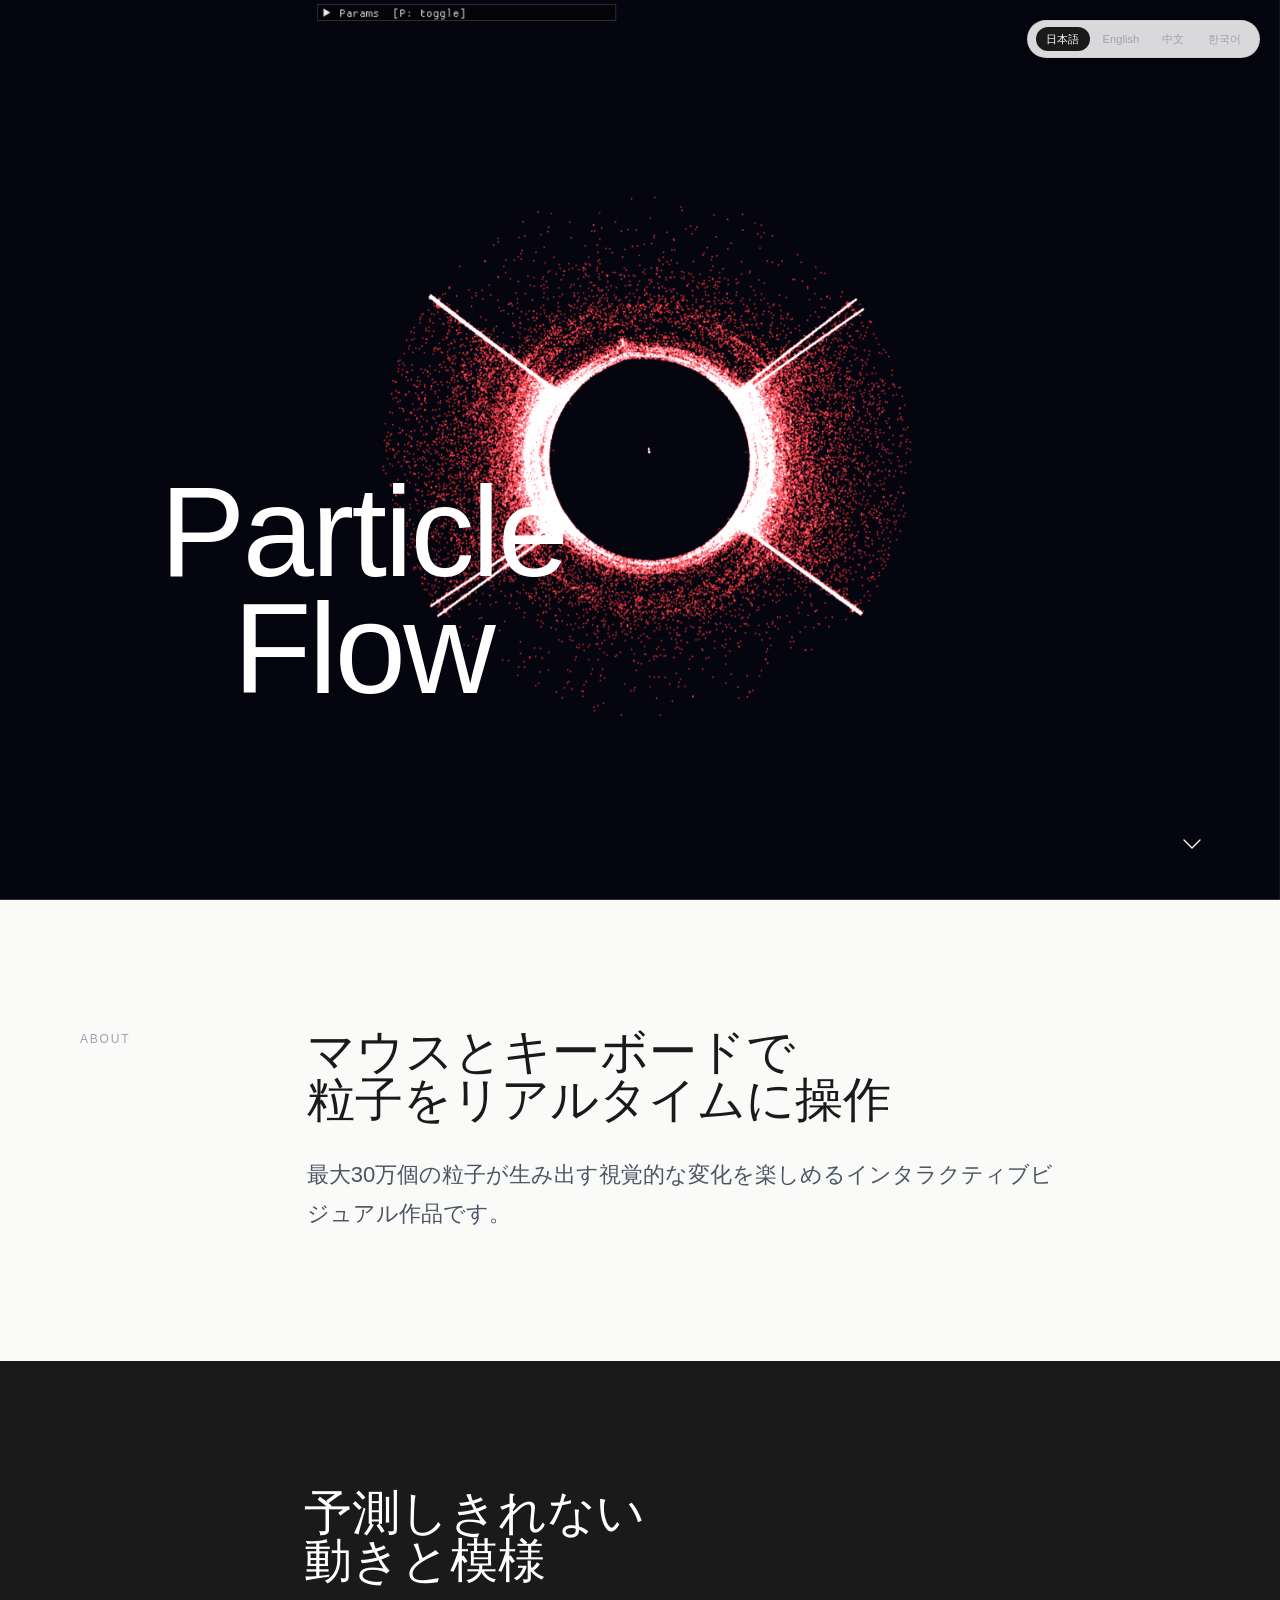
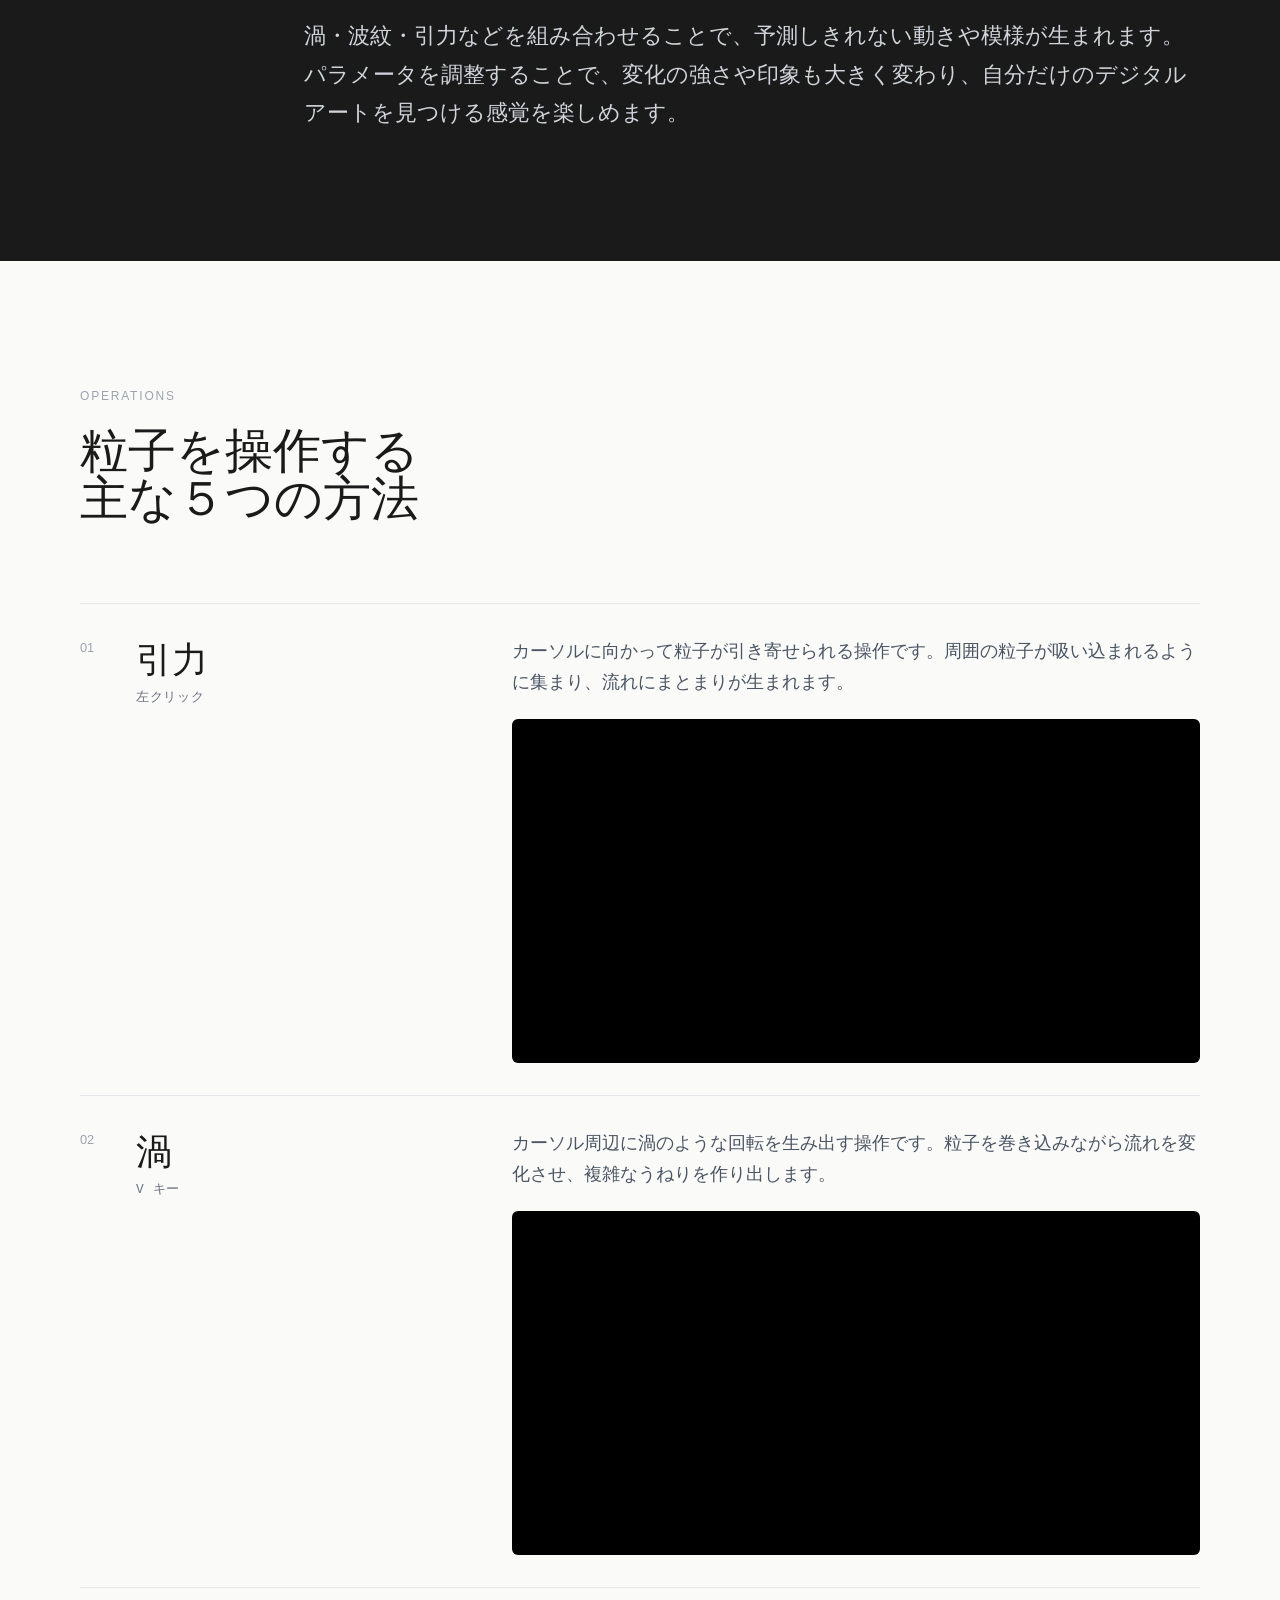
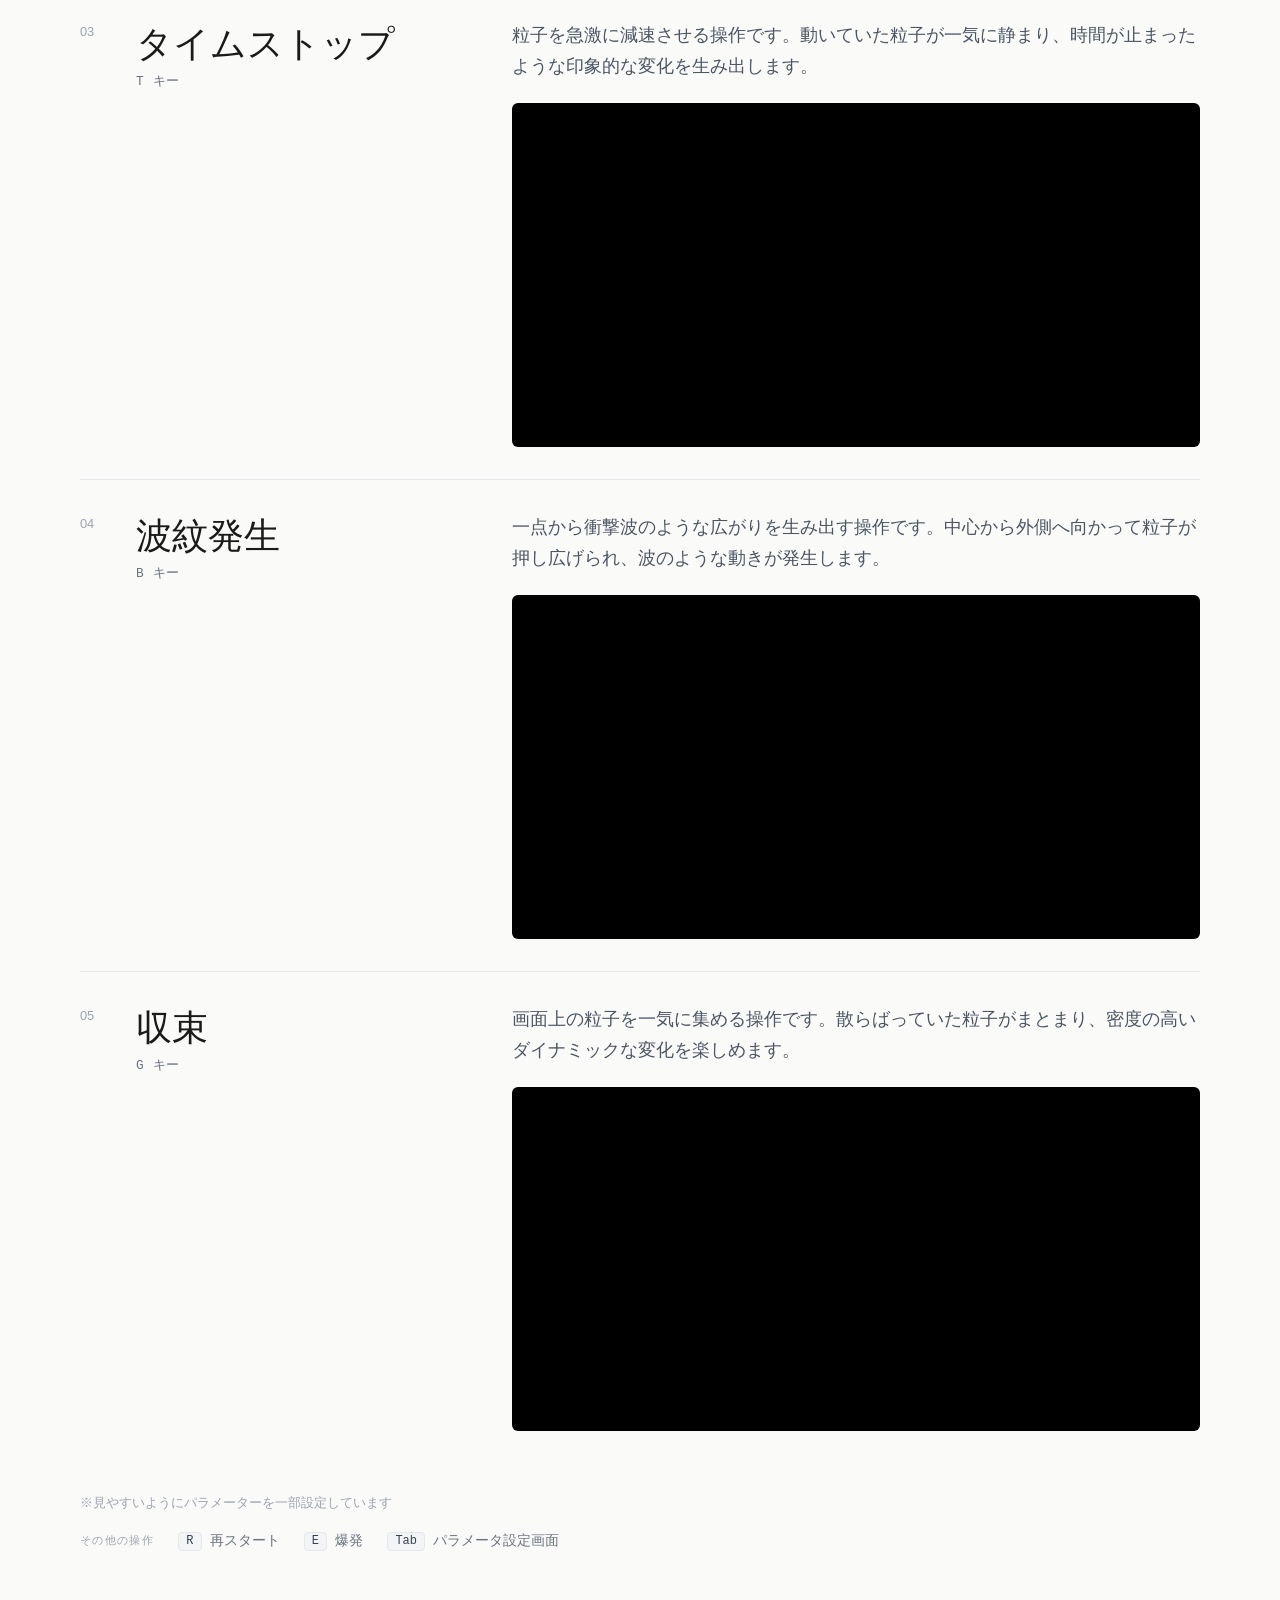
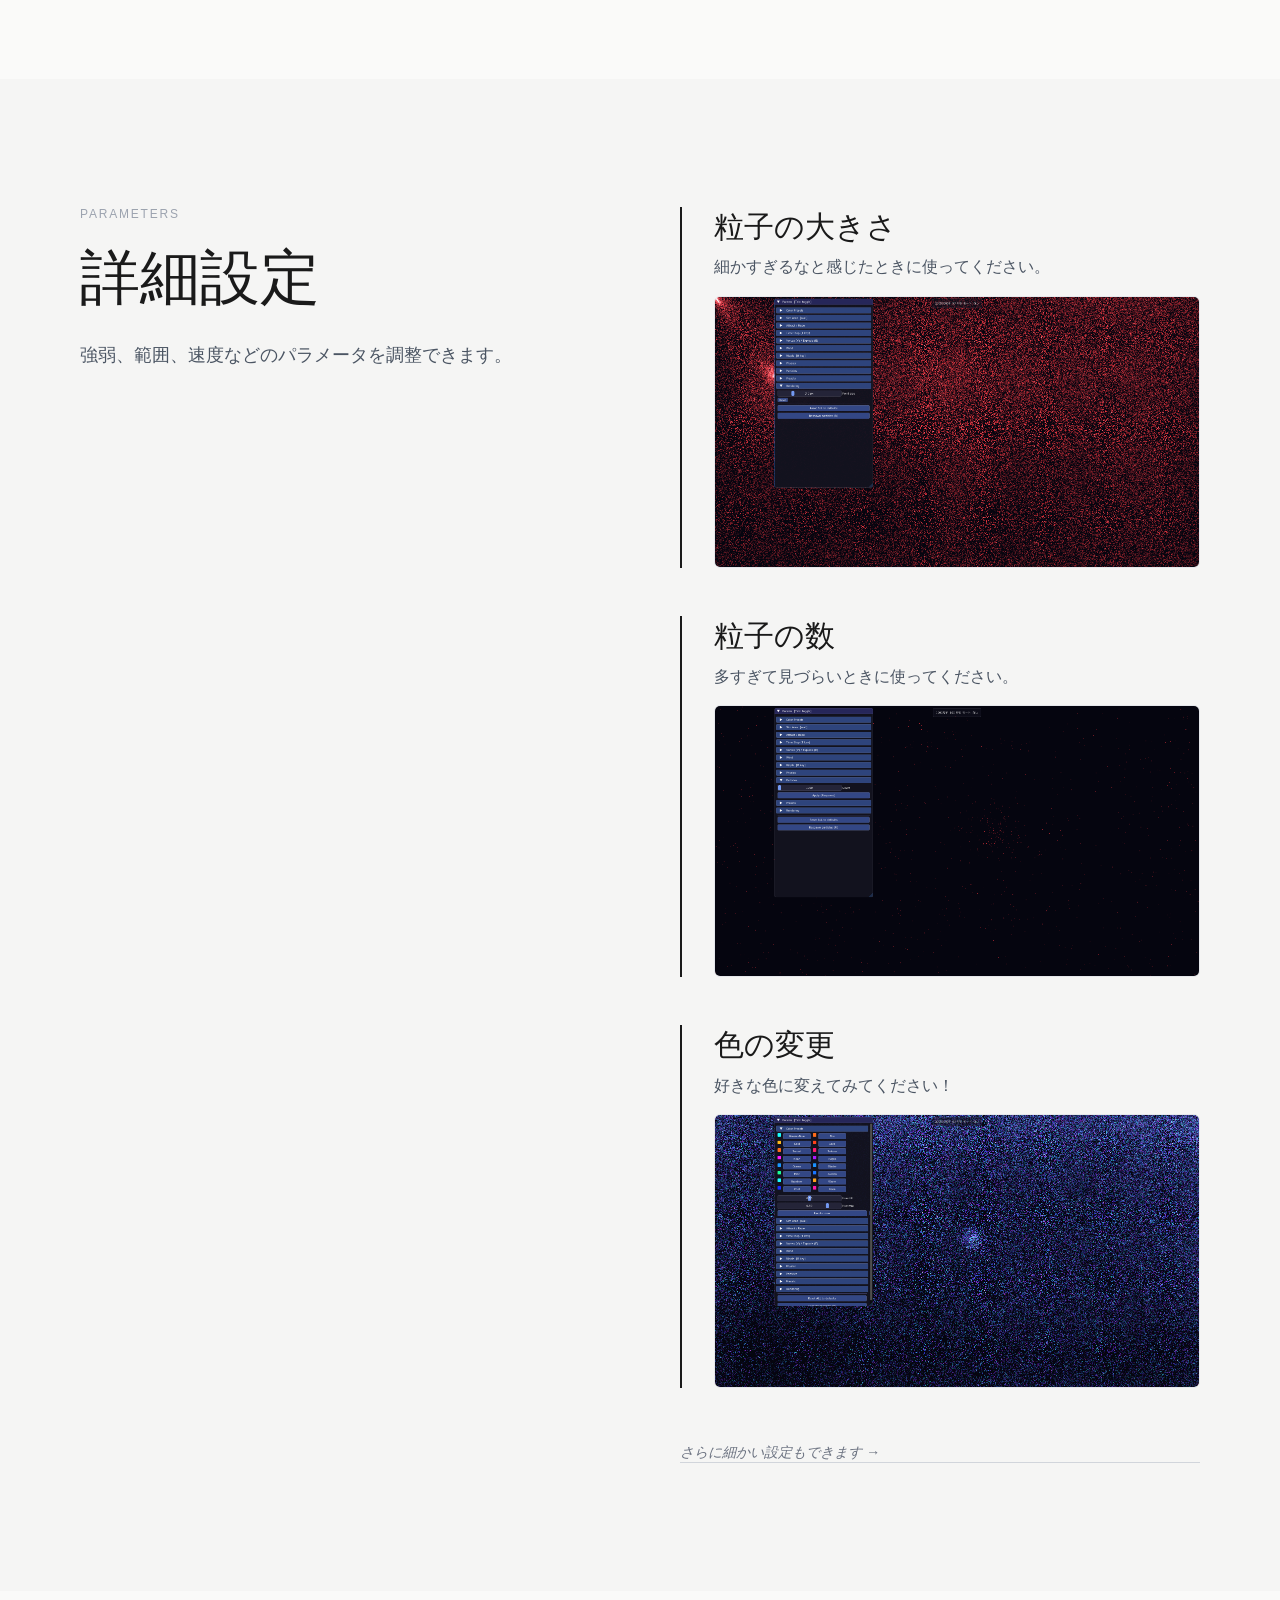
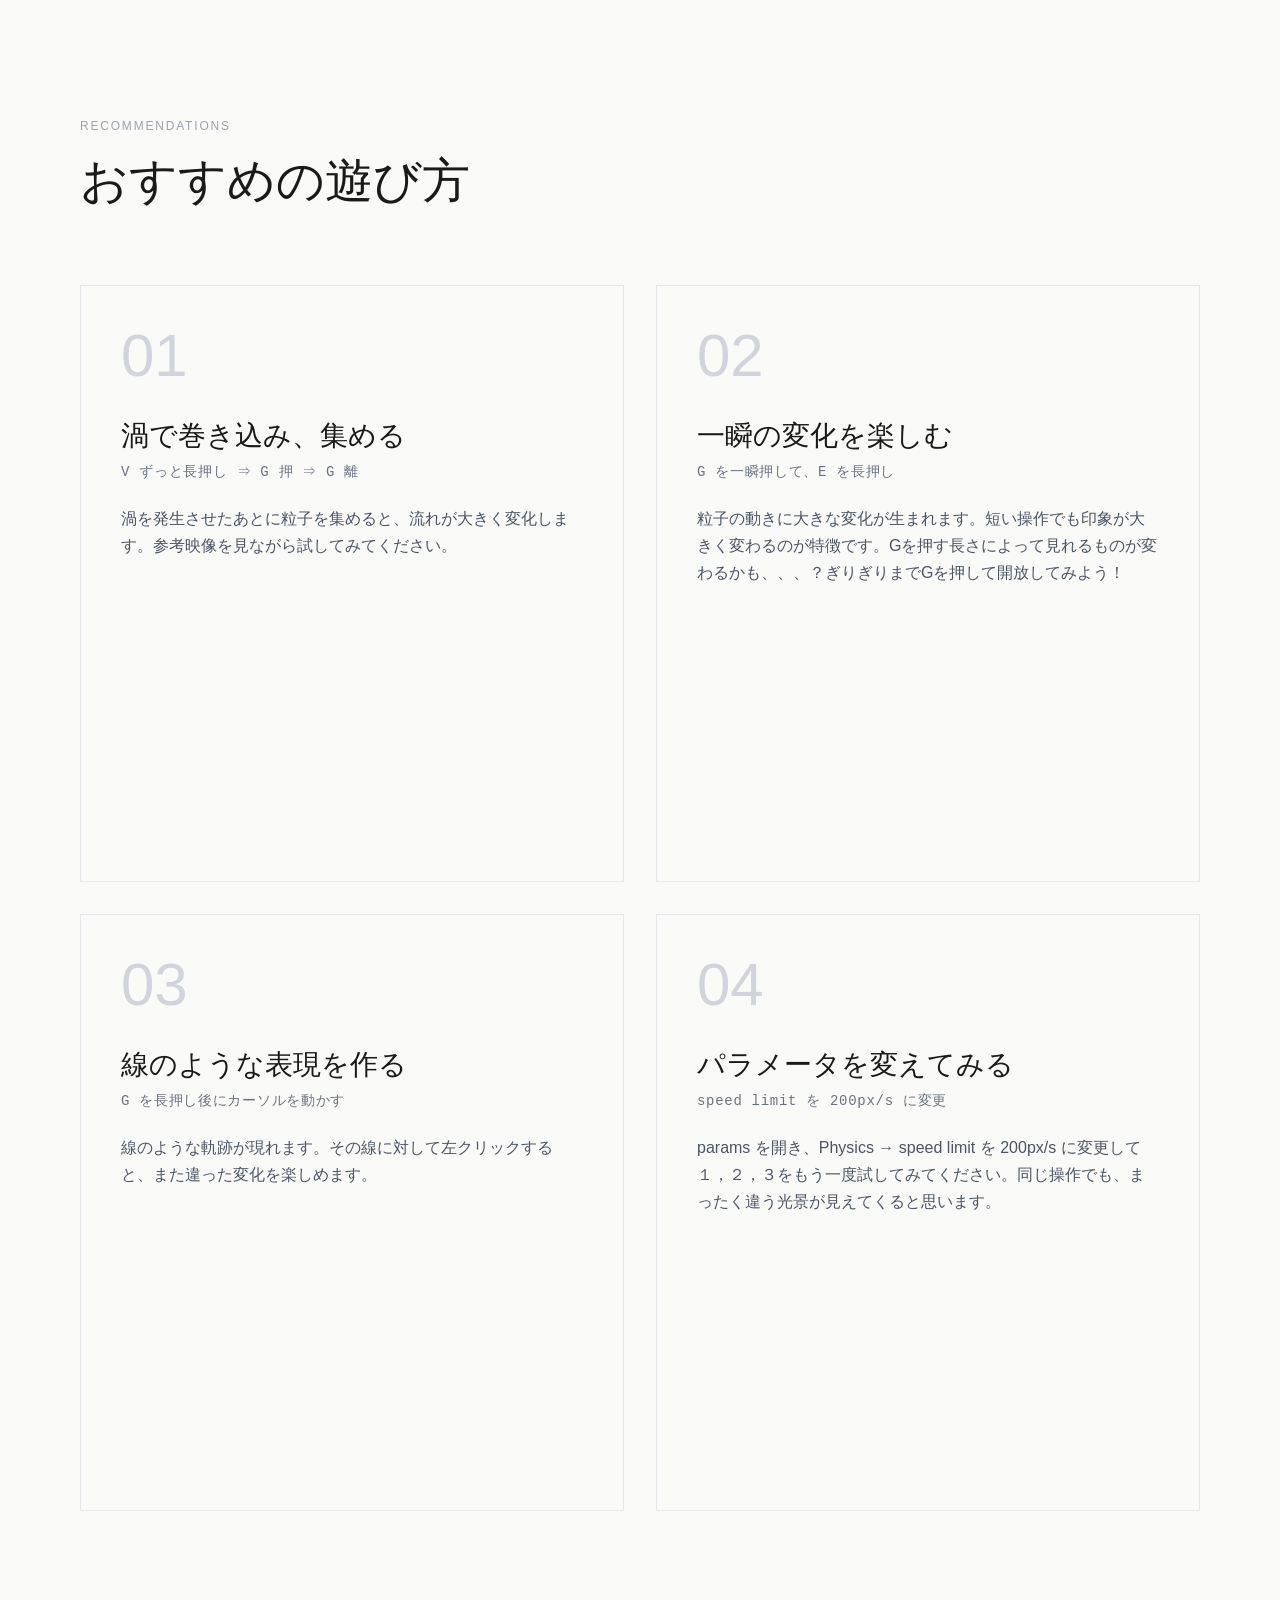
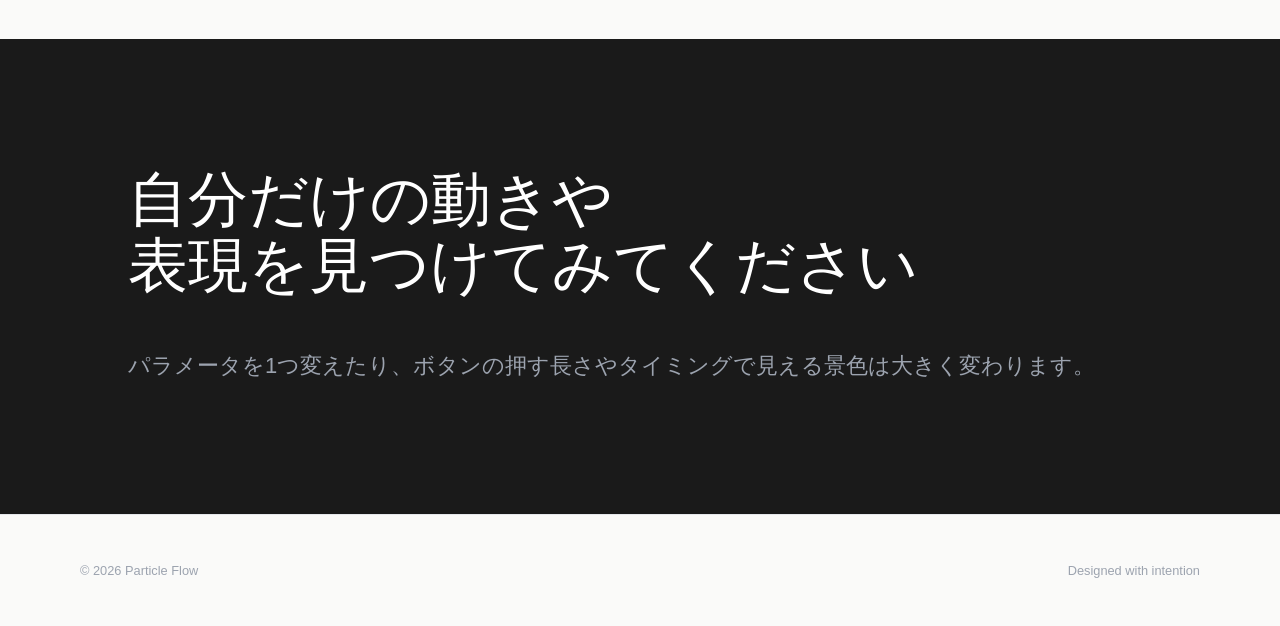
==== docs/index.html @ dac84512 "refactoring" ====
<!DOCTYPE html>
<html lang="ja">
<head>
  <meta charset="UTF-8" />
  <meta name="viewport" content="width=device-width, initial-scale=1.0" />
  <title>Particle Flow</title>
  <link rel="stylesheet" href="style.css" />
</head>
<body>

  <!-- 言語切替 -->
  <div class="lang-switcher">
    <button class="lang-btn active" data-lang="ja" onclick="setLanguage('ja')">日本語</button>
    <button class="lang-btn" data-lang="en" onclick="setLanguage('en')">English</button>
    <button class="lang-btn" data-lang="zh" onclick="setLanguage('zh')">中文</button>
    <button class="lang-btn" data-lang="ko" onclick="setLanguage('ko')">한국어</button>
  </div>

  <!-- ページトップへ戻るボタン -->
  <button id="back-to-top" onclick="scrollToTop()" aria-label="ページトップへ">
    <svg width="20" height="20" viewBox="0 0 24 24" fill="none"
         stroke="currentColor" stroke-width="1.5" stroke-linecap="round" stroke-linejoin="round">
      <polyline points="18 15 12 9 6 15"></polyline>
    </svg>
  </button>

  <!-- ======== Hero ======== -->
  <section class="hero">
    <div class="hero-bg">
      <img src="assets/images/hero.png" alt="Particle Flow" />
    </div>

    <div class="hero-title">
      <h1><span class="h1-particle">Particle</span><span class="h1-flow">Flow</span></h1>
    </div>

    <button class="scroll-indicator" onclick="scrollToContent()" aria-label="スクロール">
      <svg width="32" height="32" viewBox="0 0 24 24" fill="none"
           stroke="white" stroke-width="1" stroke-linecap="round" stroke-linejoin="round">
        <polyline points="6 9 12 15 18 9"></polyline>
      </svg>
    </button>
  </section>

  <div class="content">

    <!-- ======== About ======== -->
    <section>
      <div class="max-w">
        <div class="about-grid">
          <div class="about-label reveal-fade">
            <p class="label">About</p>
          </div>
          <div class="reveal">
            <h2 class="heading-xl" data-i18n-html="about-heading">
              マウスとキーボードで<br />
              粒子をリアルタイムに操作
            </h2>
            <p class="text-body" data-i18n="about-desc">
              最大30万個の粒子が生み出す視覚的な変化を楽しめるインタラクティブビジュアル作品です。
            </p>
          </div>
        </div>
      </div>
    </section>

    <!-- ======== Dark: description ======== -->
    <section class="dark-section">
      <div class="max-w">
        <div class="dark-inner reveal">
          <h2 class="heading-xl" data-i18n-html="fun-heading">
            予測しきれない<br />
            動きと模様
          </h2>
          <p class="dark-text" data-i18n="fun-desc">
            渦・波紋・引力などを組み合わせることで、予測しきれない動きや模様が生まれます。パラメータを調整することで、変化の強さや印象も大きく変わり、自分だけのデジタルアートを見つける感覚を楽しめます。
          </p>
        </div>
      </div>
    </section>

    <!-- ======== Operations ======== -->
    <section>
      <div class="max-w">
        <div class="ops-header reveal-fade">
          <span class="label">Operations</span>
          <h2 class="heading-xl" data-i18n-html="ops-heading">
            粒子を操作する<br />
            主な５つの方法
          </h2>
        </div>

        <div>
          <div class="op-card reveal">
            <div class="op-card-inner">
              <div class="op-header-row">
                <span class="op-num">01</span>
                <div class="op-title-wrap">
                  <h3 class="op-title" data-i18n="op1-title">引力</h3>
                  <span class="op-key" data-i18n="op1-key">左クリック</span>
                </div>
              </div>
              <div class="op-desc-row">
                <p class="op-desc" data-i18n="op1-desc">カーソルに向かって粒子が引き寄せられる操作です。周囲の粒子が吸い込まれるように集まり、流れにまとまりが生まれます。</p>
                <video class="op-video" src="assets/videos/inryoku3.mp4" autoplay loop muted playsinline></video>
              </div>
            </div>
          </div>
          <div class="op-card reveal">
            <div class="op-card-inner">
              <div class="op-header-row">
                <span class="op-num">02</span>
                <div class="op-title-wrap">
                  <h3 class="op-title" data-i18n="op2-title">渦</h3>
                  <span class="op-key" data-i18n="op2-key">V キー</span>
                </div>
              </div>
              <div class="op-desc-row">
                <p class="op-desc" data-i18n="op2-desc">カーソル周辺に渦のような回転を生み出す操作です。粒子を巻き込みながら流れを変化させ、複雑なうねりを作り出します。</p>
                <video class="op-video" src="assets/videos/uzu2.mp4" autoplay loop muted playsinline></video>
              </div>
            </div>
          </div>
          <div class="op-card reveal">
            <div class="op-card-inner">
              <div class="op-header-row">
                <span class="op-num">03</span>
                <div class="op-title-wrap">
                  <h3 class="op-title" data-i18n="op3-title">タイムストップ</h3>
                  <span class="op-key" data-i18n="op3-key">T キー</span>
                </div>
              </div>
              <div class="op-desc-row">
                <p class="op-desc" data-i18n="op3-desc">粒子を急激に減速させる操作です。動いていた粒子が一気に静まり、時間が止まったような印象的な変化を生み出します。</p>
                <video class="op-video" src="assets/videos/time_stop.mp4" autoplay loop muted playsinline></video>
              </div>
            </div>
          </div>
          <div class="op-card reveal">
            <div class="op-card-inner">
              <div class="op-header-row">
                <span class="op-num">04</span>
                <div class="op-title-wrap">
                  <h3 class="op-title" data-i18n="op4-title">波紋発生</h3>
                  <span class="op-key" data-i18n="op4-key">B キー</span>
                </div>
              </div>
              <div class="op-desc-row">
                <p class="op-desc" data-i18n="op4-desc">一点から衝撃波のような広がりを生み出す操作です。中心から外側へ向かって粒子が押し広げられ、波のような動きが発生します。</p>
                <video class="op-video" src="assets/videos/hamon.mp4" autoplay loop muted playsinline></video>
              </div>
            </div>
          </div>
          <div class="op-card reveal">
            <div class="op-card-inner">
              <div class="op-header-row">
                <span class="op-num">05</span>
                <div class="op-title-wrap">
                  <h3 class="op-title" data-i18n="op5-title">収束</h3>
                  <span class="op-key" data-i18n="op5-key">G キー</span>
                </div>
              </div>
              <div class="op-desc-row">
                <p class="op-desc" data-i18n="op5-desc">画面上の粒子を一気に集める操作です。散らばっていた粒子がまとまり、密度の高いダイナミックな変化を楽しめます。</p>
                <video class="op-video" src="assets/videos/convergence.mp4" autoplay loop muted playsinline></video>
              </div>
            </div>
          </div>
        </div>
        <p class="ops-note" data-i18n="ops-note">※見やすいようにパラメーターを一部設定しています</p>
        <div class="ops-other">
          <p class="ops-other-label" data-i18n="ops-other-label">その他の操作</p>
          <div class="ops-other-list">
            <span class="ops-other-item"><span class="ops-other-key">R</span><span data-i18n="ops-other-restart">再スタート</span></span>
            <span class="ops-other-item"><span class="ops-other-key">E</span><span data-i18n="ops-other-explode">爆発</span></span>
            <span class="ops-other-item"><span class="ops-other-key">Tab</span><span data-i18n="ops-other-param">パラメータ設定画面</span></span>
          </div>
        </div>
      </div>
    </section>

    <!-- ======== Parameters ======== -->
    <section class="params-section">
      <div class="max-w">
        <div class="params-grid">
          <div class="reveal">
            <span class="label params-label">Parameters</span>
            <h2 class="params-heading" data-i18n="params-heading">詳細設定</h2>
            <p class="params-desc" data-i18n="params-desc">強弱、範囲、速度などのパラメータを調整できます。</p>
          </div>
          <div class="reveal">
            <div class="param-items">
              <div class="param-item">
                <h3 data-i18n="param1-title">粒子の大きさ</h3>
                <p data-i18n="param1-desc">細かすぎるなと感じたときに使ってください。</p>
                <img src="assets/images/size.png" alt="粒子の大きさ設定" class="param-img" />
              </div>
              <div class="param-item">
                <h3 data-i18n="param2-title">粒子の数</h3>
                <p data-i18n="param2-desc">多すぎて見づらいときに使ってください。</p>
                <img src="assets/images/num.png" alt="粒子の数設定" class="param-img" />
              </div>
              <div class="param-item">
                <h3 data-i18n="param3-title">色の変更</h3>
                <p data-i18n="param3-desc">好きな色に変えてみてください！</p>
                <img src="assets/images/color.png" alt="色の変更設定" class="param-img" />
              </div>
              <a href="details/index.html" class="params-note params-note-link" data-i18n="params-more">さらに細かい設定もできます →</a>
            </div>
          </div>
        </div>
      </div>
    </section>

    <!-- ======== Recommendations ======== -->
    <section>
      <div class="max-w">
        <div class="rec-header reveal-fade">
          <span class="label">Recommendations</span>
          <h2 class="heading-xl" style="margin-top:1rem" data-i18n="rec-heading">おすすめの遊び方</h2>
        </div>
        <div class="rec-grid">
          <div class="reveal">
            <div class="rec-card">
              <div class="rec-num">01</div>
              <h3 class="rec-title" data-i18n="rec1-title">渦で巻き込み、集める</h3>
              <p class="rec-subtitle" data-i18n="rec1-subtitle">V ずっと長押し ⇒ G 押 ⇒ G 離</p>
              <p class="rec-desc" data-i18n="rec1-desc">渦を発生させたあとに粒子を集めると、流れが大きく変化します。参考映像を見ながら試してみてください。</p>
              <video class="rec-video" src="assets/videos/osusume111.mp4" autoplay loop muted playsinline></video>
            </div>
          </div>
          <div class="reveal">
            <div class="rec-card">
              <div class="rec-num">02</div>
              <h3 class="rec-title" data-i18n="rec2-title">一瞬の変化を楽しむ</h3>
              <p class="rec-subtitle" data-i18n="rec2-subtitle">G を一瞬押して、E を長押し</p>
              <p class="rec-desc" data-i18n="rec2-desc">粒子の動きに大きな変化が生まれます。短い操作でも印象が大きく変わるのが特徴です。Gを押す長さによって見れるものが変わるかも、、、？ぎりぎりまでGを押して開放してみよう！</p>
              <video class="rec-video" src="assets/videos/osusume222.mp4" autoplay loop muted playsinline></video>
            </div>
          </div>
          <div class="reveal">
            <div class="rec-card">
              <div class="rec-num">03</div>
              <h3 class="rec-title" data-i18n="rec3-title">線のような表現を作る</h3>
              <p class="rec-subtitle" data-i18n="rec3-subtitle">G を長押し後にカーソルを動かす</p>
              <p class="rec-desc" data-i18n="rec3-desc">線のような軌跡が現れます。その線に対して左クリックすると、また違った変化を楽しめます。</p>
              <video class="rec-video" src="assets/videos/osusume333.mp4" autoplay loop muted playsinline></video>
            </div>
          </div>
          <div class="reveal">
            <div class="rec-card">
              <div class="rec-num">04</div>
              <h3 class="rec-title" data-i18n="rec4-title">パラメータを変えてみる</h3>
              <p class="rec-subtitle" data-i18n="rec4-subtitle">speed limit を 200px/s に変更</p>
              <p class="rec-desc" data-i18n="rec4-desc">params を開き、Physics → speed limit を 200px/s に変更して１，２，３をもう一度試してみてください。同じ操作でも、まったく違う光景が見えてくると思います。</p>
              <video class="rec-video" src="assets/videos/osusume444.mp4" autoplay loop muted playsinline></video>
            </div>
          </div>
        </div>
      </div>
    </section>

    <!-- ======== Final ======== -->
    <section class="dark-section">
      <div class="max-w">
        <div class="final-wrap reveal">
          <h2 class="final-heading" data-i18n-html="final-heading">
            自分だけの動きや<br />
            表現を見つけてみてください
          </h2>
          <p class="final-text" data-i18n="final-desc">
            パラメータを1つ変えたり、ボタンの押す長さやタイミングで見える景色は大きく変わります。
          </p>
        </div>
      </div>
    </section>

    <!-- ======== Footer ======== -->
    <footer>
      <div class="footer-inner">
        <p data-i18n="footer-rights">© 2026 Particle Flow</p>
        <p data-i18n="footer-tagline">Designed with intention</p>
      </div>
    </footer>

  </div>

  <!-- Lightbox -->
  <div id="lightbox" role="dialog" aria-modal="true">
    <div class="lightbox-bg"></div>
    <button id="lightbox-close" onclick="closeLightbox()" aria-label="閉じる">✕</button>
    <img id="lightbox-img" src="" alt="" />
  </div>

  <script src="script.js"></script>
</body>
</html>
---- docs/style.css ----
/* ================================================================
   Reset
================================================================ */
*, *::before, *::after { box-sizing: border-box; margin: 0; padding: 0; }

body {
  background: #fafaf9;
  color: #1a1a1a;
  font-family: -apple-system, BlinkMacSystemFont, 'Segoe UI', sans-serif;
  -webkit-font-smoothing: antialiased;
  overflow-x: hidden;
}

/* ================================================================
   Hero
================================================================ */
.hero {
  position: relative;
  height: 100svh;
  min-height: 480px;
  width: 100%;
  display: flex;
  align-items: flex-end;
  justify-content: flex-start;
  overflow: hidden;
}

.hero-bg {
  position: absolute;
  inset: 0;
  opacity: 0;
  transform: scale(1.05);
  animation: heroReveal 2s cubic-bezier(0.22, 1, 0.36, 1) forwards;
}

.hero-bg img {
  width: 100%;
  height: 100%;
  object-fit: cover;
}

@keyframes heroReveal {
  to { opacity: 1; transform: scale(1); }
}

.hero-title {
  position: relative;
  z-index: 10;
  padding: 0 1.5rem 3rem;
  max-width: 56rem;
  opacity: 0;
  transform: translateY(60px);
  animation: slideUp 1.2s cubic-bezier(0.22, 1, 0.36, 1) 0.6s forwards;
}

@media (min-width: 640px)  { .hero-title { padding: 0 2.5rem 4rem; } }
@media (min-width: 1024px) { .hero-title { padding: 0 5rem 4rem; } }

.hero-title h1 {
  font-size: clamp(2.8rem, 11vw, 8rem);
  font-weight: 300;
  line-height: 0.92;
  letter-spacing: -0.02em;
  color: white;
  mix-blend-mode: difference;
}

.h1-particle { display: block; }
.h1-flow     { display: block; text-align: center; }

@keyframes slideUp {
  to { opacity: 1; transform: translateY(0); }
}

.scroll-indicator {
  position: absolute;
  bottom: 1.5rem;
  right: 1.5rem;
  z-index: 10;
  cursor: pointer;
  background: none;
  border: none;
  padding: 0.5rem;
  opacity: 0;
  mix-blend-mode: difference;
  animation: fadeIn 0.4s ease 2.5s forwards;
}

@media (min-width: 768px) { .scroll-indicator { right: 4rem; bottom: 2rem; } }

@keyframes fadeIn { to { opacity: 1; } }

.scroll-indicator svg {
  animation: bounce 2s ease-in-out infinite;
  display: block;
}

@keyframes bounce {
  0%, 100% { transform: translateY(0); }
  50%       { transform: translateY(8px); }
}

/* ================================================================
   共通
================================================================ */
.content { position: relative; background: #fafaf9; }

section {
  padding: 4rem 1.5rem;
}
@media (min-width: 640px)  { section { padding: 6rem 2.5rem; } }
@media (min-width: 1024px) { section { padding: 8rem 5rem; } }

.max-w { max-width: 80rem; margin: 0 auto; }

.label {
  font-size: 0.7rem;
  text-transform: uppercase;
  letter-spacing: 0.15em;
  color: #9ca3af;
}
@media (min-width: 640px) { .label { font-size: 0.75rem; } }

.heading-xl {
  font-size: clamp(2rem, 8vw, 3rem);
  font-weight: 300;
  line-height: 1.05;
  margin-bottom: 1.5rem;
}
@media (min-width: 640px) { .heading-xl { line-height: 1.0; margin-bottom: 2rem; } }

/* ================================================================
   About
================================================================ */
.about-grid {
  display: grid;
  gap: 2rem;
}
@media (min-width: 768px) {
  .about-grid {
    grid-template-columns: 2fr 10fr;
    gap: 3rem;
  }
}

.about-label { padding-top: 0.25rem; }

.text-body {
  font-size: clamp(1rem, 2.5vw, 1.375rem);
  color: #4b5563;
  line-height: 1.75;
  max-width: 48rem;
}

/* ================================================================
   Dark sections
================================================================ */
.dark-section { background: #1a1a1a; color: white; }
.dark-section .heading-xl { color: white; }

.dark-text {
  font-size: clamp(1rem, 2.5vw, 1.375rem);
  color: #d1d5db;
  line-height: 1.75;
}

.dark-inner {
  max-width: 56rem;
  margin: 0;
}
@media (min-width: 768px) { .dark-inner { margin-left: auto; } }

/* ================================================================
   Operations
================================================================ */
.ops-header { margin-bottom: 3rem; }
@media (min-width: 640px) { .ops-header { margin-bottom: 5rem; } }

.ops-header .label {
  display: block;
  margin-bottom: 1rem;
}
@media (min-width: 640px) { .ops-header .label { margin-bottom: 1.5rem; } }

.ops-header h2 { max-width: 48rem; }

.op-card {
  border-top: 1px solid #e5e7eb;
  padding: 1.5rem 0;
  transition: background-color 0.5s;
}
@media (min-width: 640px) { .op-card { padding: 2rem 0; } }
.op-card:hover { background: rgba(249, 250, 251, 0.5); }

/* モバイル: 番号+タイトル横並び → 説明を下に */
.op-header-row {
  display: flex;
  align-items: flex-start;
  gap: 1rem;
  margin-bottom: 0.75rem;
}

/* デスクトップ: 3カラムグリッド */
@media (min-width: 768px) {
  .op-card-inner {
    display: grid;
    grid-template-columns: 1.5rem 1fr 2fr;
    gap: 2rem;
    align-items: start;
  }
  .op-header-row {
    display: contents;
  }
  .op-header-row .op-num,
  .op-header-row .op-title-wrap {
    display: block;
  }
}

.op-num {
  font-size: 0.8rem;
  color: #9ca3af;
  font-weight: 300;
  flex-shrink: 0;
  min-width: 1.5rem;
  padding-top: 0.3rem;
}

.op-title {
  font-size: clamp(1.4rem, 4vw, 2.25rem);
  font-weight: 300;
}

.op-key {
  display: block;
  font-size: 0.8rem;
  color: #6b7280;
  font-family: monospace;
  letter-spacing: 0.05em;
  margin-top: 0.3rem;
}

.op-desc {
  color: #4b5563;
  font-size: clamp(0.95rem, 1.5vw, 1.125rem);
  line-height: 1.75;
}

.op-video {
  display: block;
  width: 100%;
  max-width: 100%;
  margin-top: 1.25rem;
  border-radius: 6px;
  background: #000;
}

.ops-note {
  margin-top: 2rem;
  font-size: 0.8rem;
  color: #9ca3af;
}

.ops-other {
  margin-top: 1.25rem;
  display: flex;
  align-items: baseline;
  gap: 1.5rem;
  flex-wrap: wrap;
}

.ops-other-label {
  font-size: 0.7rem;
  text-transform: uppercase;
  letter-spacing: 0.12em;
  color: #9ca3af;
  flex-shrink: 0;
}

.ops-other-list {
  display: flex;
  flex-wrap: wrap;
  gap: 0.5rem 1.5rem;
}

.ops-other-item {
  font-size: 0.85rem;
  color: #6b7280;
  display: flex;
  align-items: center;
  gap: 0.5rem;
}

.ops-other-key {
  font-family: monospace;
  font-size: 0.75rem;
  background: #f3f4f6;
  border: 1px solid #e5e7eb;
  border-radius: 4px;
  padding: 0.1rem 0.45rem;
  color: #374151;
}

/* stagger */
.op-card:nth-child(1) { transition-delay: 0s; }
.op-card:nth-child(2) { transition-delay: 0.08s; }
.op-card:nth-child(3) { transition-delay: 0.16s; }
.op-card:nth-child(4) { transition-delay: 0.24s; }
.op-card:nth-child(5) { transition-delay: 0.32s; }

/* ================================================================
   Parameters
================================================================ */
.params-section { background: #f5f5f4; }

.params-grid {
  display: grid;
  gap: 3rem;
}
@media (min-width: 768px) {
  .params-grid { grid-template-columns: 1fr 1fr; gap: 5rem; }
}

.params-heading {
  font-size: clamp(2rem, 6vw, 3.75rem);
  font-weight: 300;
  line-height: 1.1;
  margin-bottom: 1.25rem;
}
@media (min-width: 640px) { .params-heading { margin-bottom: 2rem; } }

.params-desc {
  color: #4b5563;
  font-size: clamp(1rem, 1.5vw, 1.125rem);
}

.params-label {
  display: block;
  margin-bottom: 1rem;
}
@media (min-width: 640px) { .params-label { margin-bottom: 1.5rem; } }

.param-items {
  display: flex;
  flex-direction: column;
  gap: 2.5rem;
}
@media (min-width: 640px) { .param-items { gap: 3rem; } }

.param-item {
  border-left: 2px solid #1a1a1a;
  padding-left: 1.5rem;
}
@media (min-width: 640px) { .param-item { padding-left: 2rem; } }

.param-item h3 {
  font-size: clamp(1.1rem, 2.5vw, 1.875rem);
  font-weight: 300;
  margin-bottom: 0.4rem;
}

.param-item p {
  color: #4b5563;
  font-size: clamp(0.9rem, 1.5vw, 1rem);
  line-height: 1.6;
}

/* パラメータ説明画像 */
.param-img {
  display: block;
  width: 100%;
  max-width: 100%;
  margin-top: 1rem;
  border-radius: 6px;
  border: 1px solid #e5e7eb;
  background: #f9f9f8;
  object-fit: contain;
  cursor: zoom-in;
  transition: opacity 0.2s;
}
.param-img:hover { opacity: 0.85; }

/* ---- Lightbox ---- */
#lightbox {
  display: none;
  position: fixed;
  inset: 0;
  z-index: 1000;
  align-items: center;
  justify-content: center;
  padding: 1.5rem;
}
#lightbox.active { display: flex; }

.lightbox-bg {
  position: absolute;
  inset: 0;
  background: rgba(0, 0, 0, 0.85);
  animation: lbFadeIn 0.2s ease;
}
@keyframes lbFadeIn { from { opacity: 0; } to { opacity: 1; } }

#lightbox-img {
  position: relative;
  max-width: min(90vw, 1000px);
  max-height: 90svh;
  width: auto;
  height: auto;
  object-fit: contain;
  border-radius: 6px;
  animation: lbZoomIn 0.25s cubic-bezier(0.22, 1, 0.36, 1);
  cursor: default;
}
@keyframes lbZoomIn {
  from { opacity: 0; transform: scale(0.92); }
  to   { opacity: 1; transform: scale(1); }
}

#lightbox-close {
  position: absolute;
  top: 1rem;
  right: 1rem;
  z-index: 1001;
  background: rgba(255,255,255,0.15);
  border: none;
  color: white;
  width: 2.5rem;
  height: 2.5rem;
  border-radius: 50%;
  font-size: 1.25rem;
  cursor: pointer;
  display: flex;
  align-items: center;
  justify-content: center;
  transition: background 0.2s;
}
#lightbox-close:hover { background: rgba(255,255,255,0.3); }

.params-note {
  color: #6b7280;
  font-style: italic;
  padding-top: 0.5rem;
  font-size: 0.875rem;
}
.params-note-link {
  display: inline-block;
  text-decoration: none;
  border-bottom: 1px solid #d1d5db;
  transition: color 0.2s, border-color 0.2s;
}
.params-note-link:hover { color: #1a1a1a; border-color: #1a1a1a; }

/* ================================================================
   Recommendations
================================================================ */
.rec-header { margin-bottom: 3rem; }
@media (min-width: 640px) { .rec-header { margin-bottom: 5rem; } }

.rec-header .label {
  display: block;
  margin-bottom: 1rem;
}
@media (min-width: 640px) { .rec-header .label { margin-bottom: 1.5rem; } }

.rec-grid {
  display: grid;
  gap: 1.25rem;
}
@media (min-width: 640px) { .rec-grid { gap: 1.5rem; } }
@media (min-width: 768px) { .rec-grid { grid-template-columns: 1fr 1fr; gap: 2rem; } }

.rec-grid > div {
  display: flex;
  flex-direction: column;
}

.rec-card {
  border: 1px solid #e5e7eb;
  padding: 1.75rem;
  transition: border-color 0.3s;
  height: 100%;
  display: flex;
  flex-direction: column;
}
@media (min-width: 640px) { .rec-card { padding: 2.5rem; } }
.rec-card:hover { border-color: #9ca3af; }

.rec-num {
  font-size: clamp(2.5rem, 6vw, 3.75rem);
  font-weight: 300;
  color: #d1d5db;
  margin-bottom: 1.25rem;
  transition: color 0.3s;
  line-height: 1;
}
@media (min-width: 640px) { .rec-num { margin-bottom: 2rem; } }
.rec-card:hover .rec-num { color: #9ca3af; }

.rec-video {
  width: 100%;
  margin-top: auto;
  padding-top: 1.5rem;
  border-radius: 4px;
}

.rec-title {
  font-size: clamp(1.1rem, 2.5vw, 1.75rem);
  font-weight: 300;
  margin-bottom: 0.5rem;
  line-height: 1.3;
}

.rec-subtitle {
  font-size: 0.8rem;
  color: #6b7280;
  margin-bottom: 1rem;
  font-family: monospace;
  letter-spacing: 0.05em;
}
@media (min-width: 640px) { .rec-subtitle { margin-bottom: 1.5rem; font-size: 0.875rem; } }

.rec-desc {
  color: #4b5563;
  line-height: 1.7;
  font-size: clamp(0.9rem, 1.5vw, 1rem);
}

/* stagger */
.rec-grid > div:nth-child(1) { transition-delay: 0s; }
.rec-grid > div:nth-child(2) { transition-delay: 0.08s; }
.rec-grid > div:nth-child(3) { transition-delay: 0.16s; }
.rec-grid > div:nth-child(4) { transition-delay: 0.24s; }

/* ================================================================
   Final (dark)
================================================================ */
.final-wrap {
  max-width: 64rem;
  margin: 0 auto;
}

.final-heading {
  font-size: clamp(1.75rem, 6vw, 3.75rem);
  font-weight: 300;
  line-height: 1.1;
  margin-bottom: 2rem;
  color: white;
}
@media (min-width: 640px) { .final-heading { margin-bottom: 3rem; } }

.final-text {
  font-size: clamp(1rem, 2vw, 1.375rem);
  color: #9ca3af;
  line-height: 1.75;
}

/* ================================================================
   Footer
================================================================ */
footer {
  padding: 2rem 1.5rem;
  border-top: 1px solid #e5e7eb;
  background: #fafaf9;
}
@media (min-width: 640px)  { footer { padding: 2.5rem 2.5rem; } }
@media (min-width: 1024px) { footer { padding: 3rem 5rem; } }

.footer-inner {
  max-width: 80rem;
  margin: 0 auto;
  display: flex;
  justify-content: space-between;
  align-items: center;
  flex-wrap: wrap;
  gap: 0.5rem;
}

.footer-inner p { font-size: 0.8rem; color: #9ca3af; }

/* ================================================================
   Language switcher
================================================================ */
.lang-switcher {
  position: fixed;
  top: 1.25rem;
  right: 1.25rem;
  z-index: 100;
  display: flex;
  gap: 0.15rem;
  background: rgba(255, 255, 255, 0.85);
  backdrop-filter: blur(8px);
  -webkit-backdrop-filter: blur(8px);
  border-radius: 999px;
  padding: 0.35rem 0.5rem;
  box-shadow: 0 1px 8px rgba(0,0,0,0.08);
  border: 1px solid rgba(0,0,0,0.06);
}

.lang-btn {
  padding: 0.25rem 0.65rem;
  border-radius: 999px;
  border: none;
  background: none;
  font-size: 0.7rem;
  font-weight: 400;
  color: #9ca3af;
  cursor: pointer;
  transition: background 0.2s, color 0.2s;
  line-height: 1.5;
  font-family: inherit;
}

.lang-btn:hover { color: #1a1a1a; }
.lang-btn.active { background: #1a1a1a; color: #fff; }

/* ================================================================
   Back to top button
================================================================ */
#back-to-top {
  position: fixed;
  bottom: 1.5rem;
  right: 1.5rem;
  z-index: 100;
  width: 2.75rem;
  height: 2.75rem;
  border-radius: 50%;
  border: 1px solid #e5e7eb;
  background: rgba(255, 255, 255, 0.9);
  backdrop-filter: blur(8px);
  -webkit-backdrop-filter: blur(8px);
  color: #6b7280;
  cursor: pointer;
  display: flex;
  align-items: center;
  justify-content: center;
  box-shadow: 0 2px 12px rgba(0,0,0,0.08);
  opacity: 0;
  pointer-events: none;
  transform: translateY(8px);
  transition: opacity 0.3s, transform 0.3s, color 0.2s, border-color 0.2s;
}

#back-to-top.visible {
  opacity: 1;
  pointer-events: auto;
  transform: translateY(0);
}

#back-to-top:hover {
  color: #1a1a1a;
  border-color: #9ca3af;
}

/* ================================================================
   Scroll animation
================================================================ */
.reveal {
  opacity: 0;
  transform: translateY(24px);
  transition: opacity 0.7s ease, transform 0.7s ease;
}
.reveal.visible { opacity: 1; transform: translateY(0); }

.reveal-fade {
  opacity: 0;
  transition: opacity 0.9s ease;
}
.reveal-fade.visible { opacity: 1; }
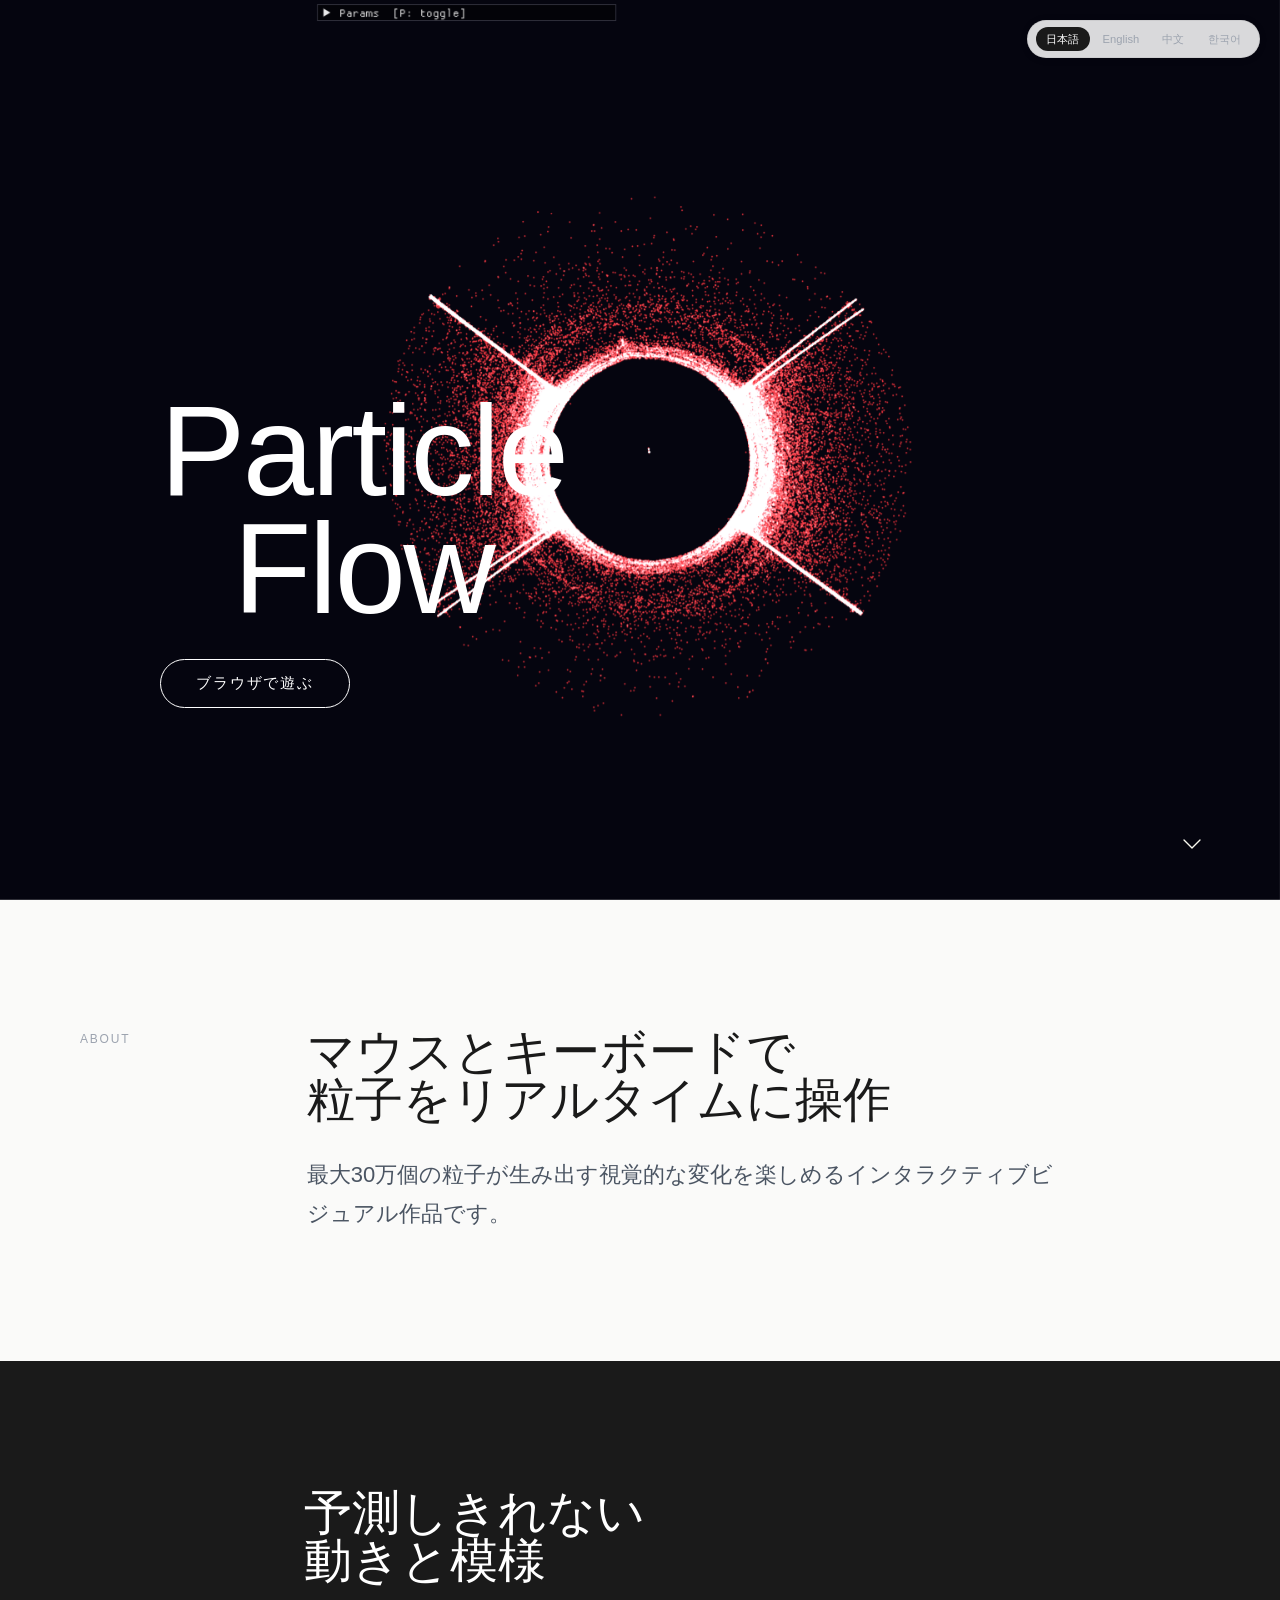
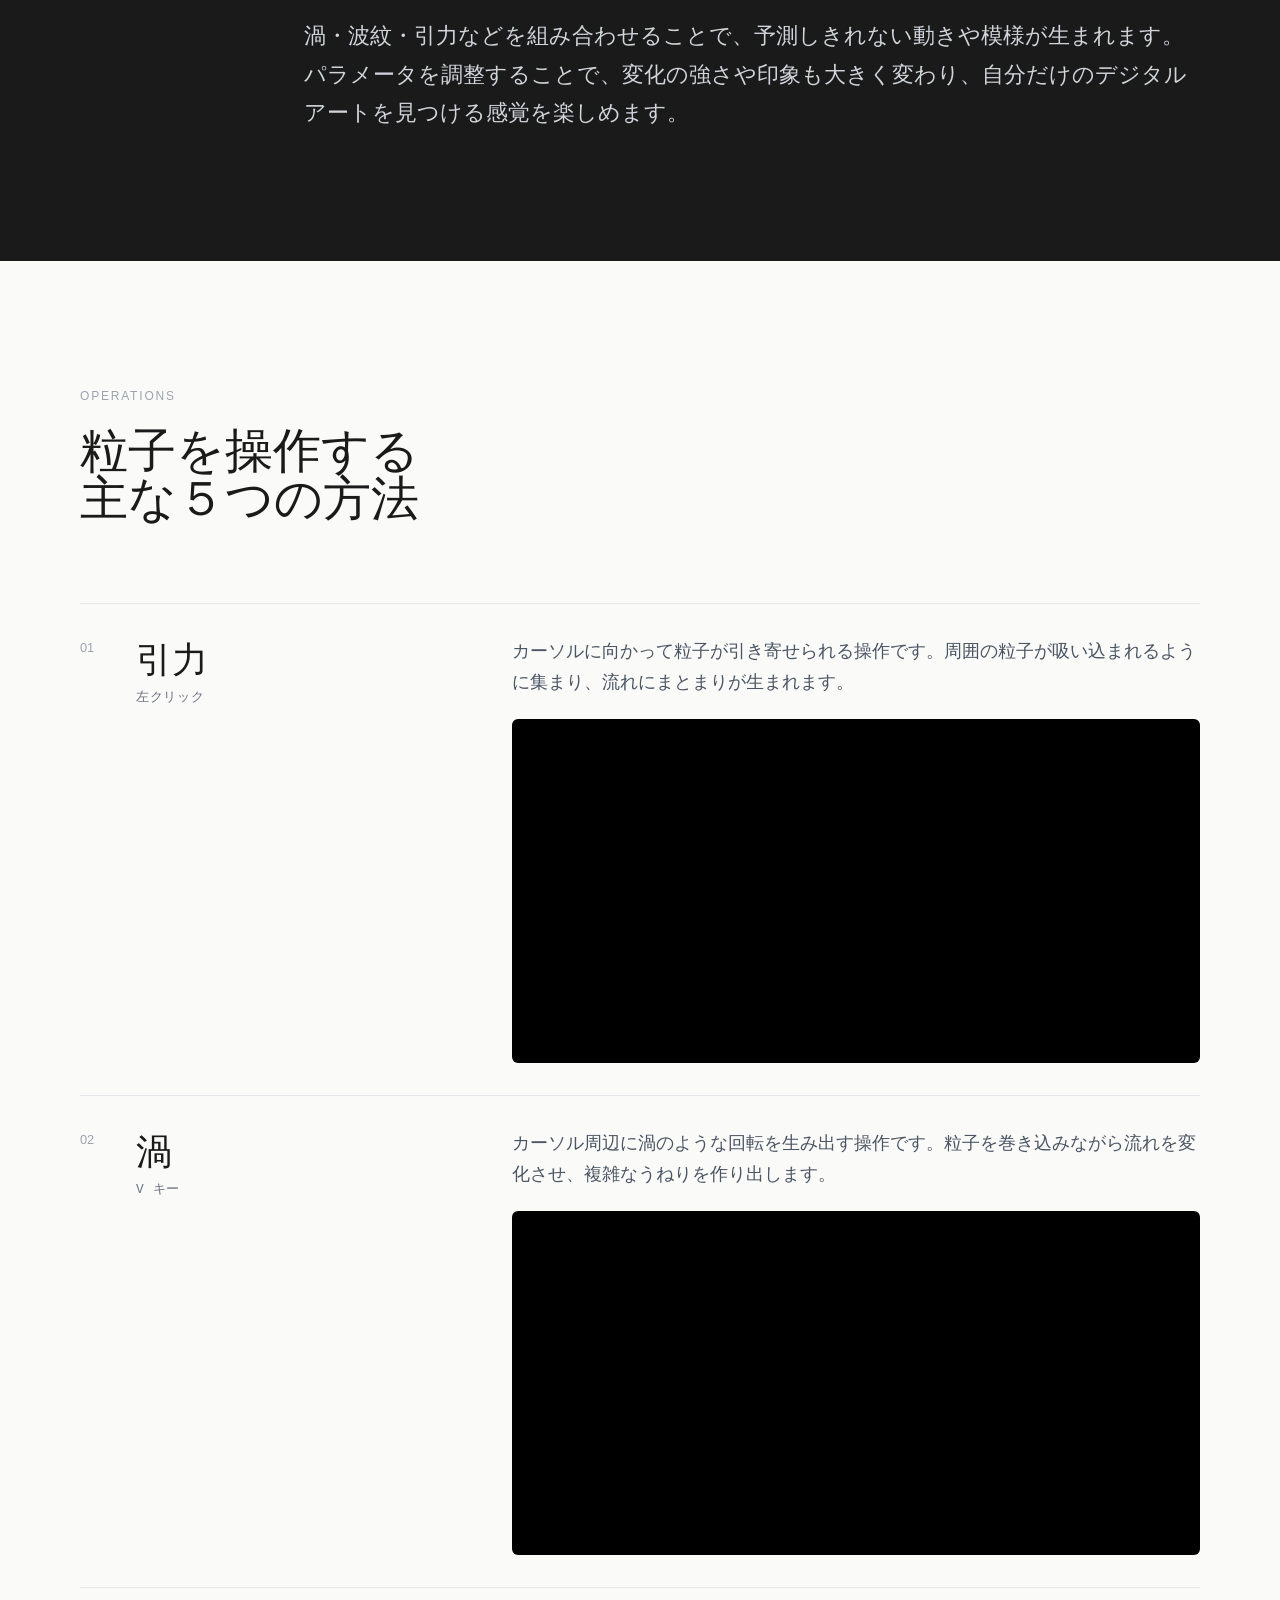
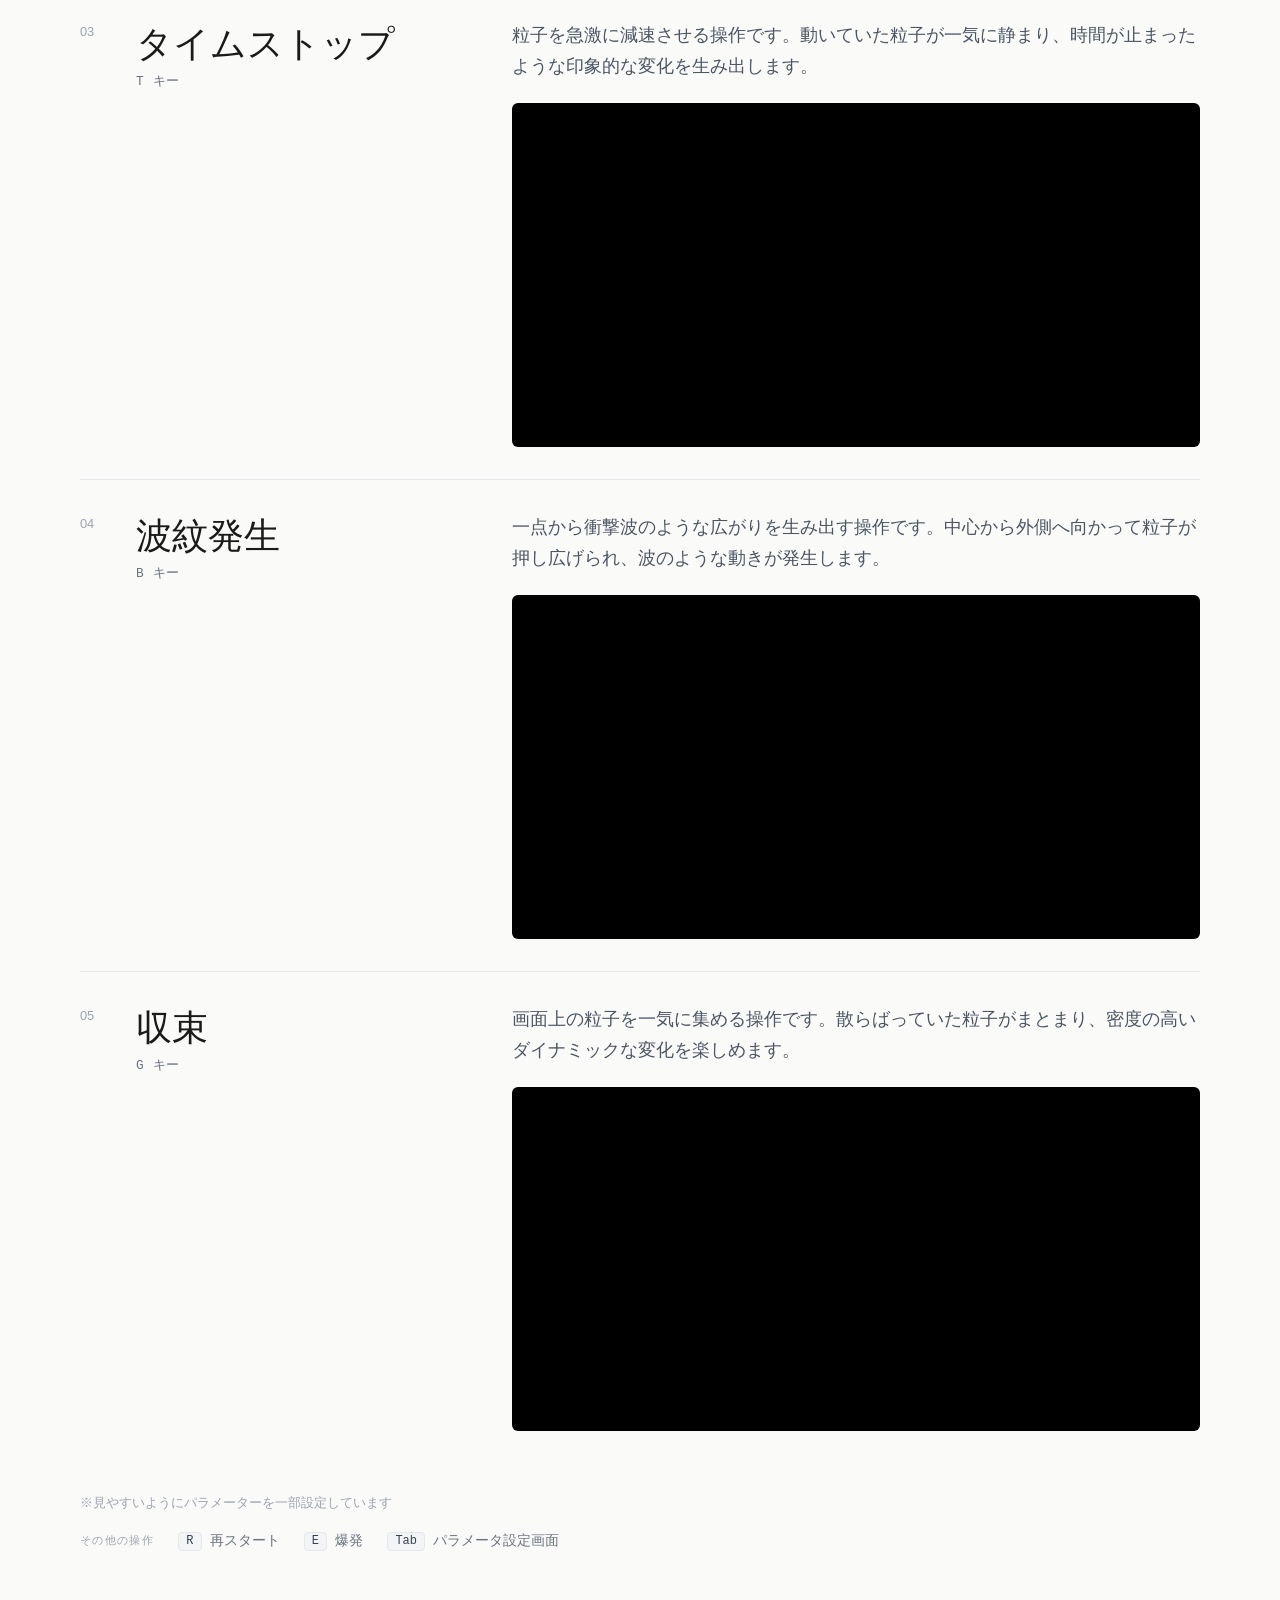
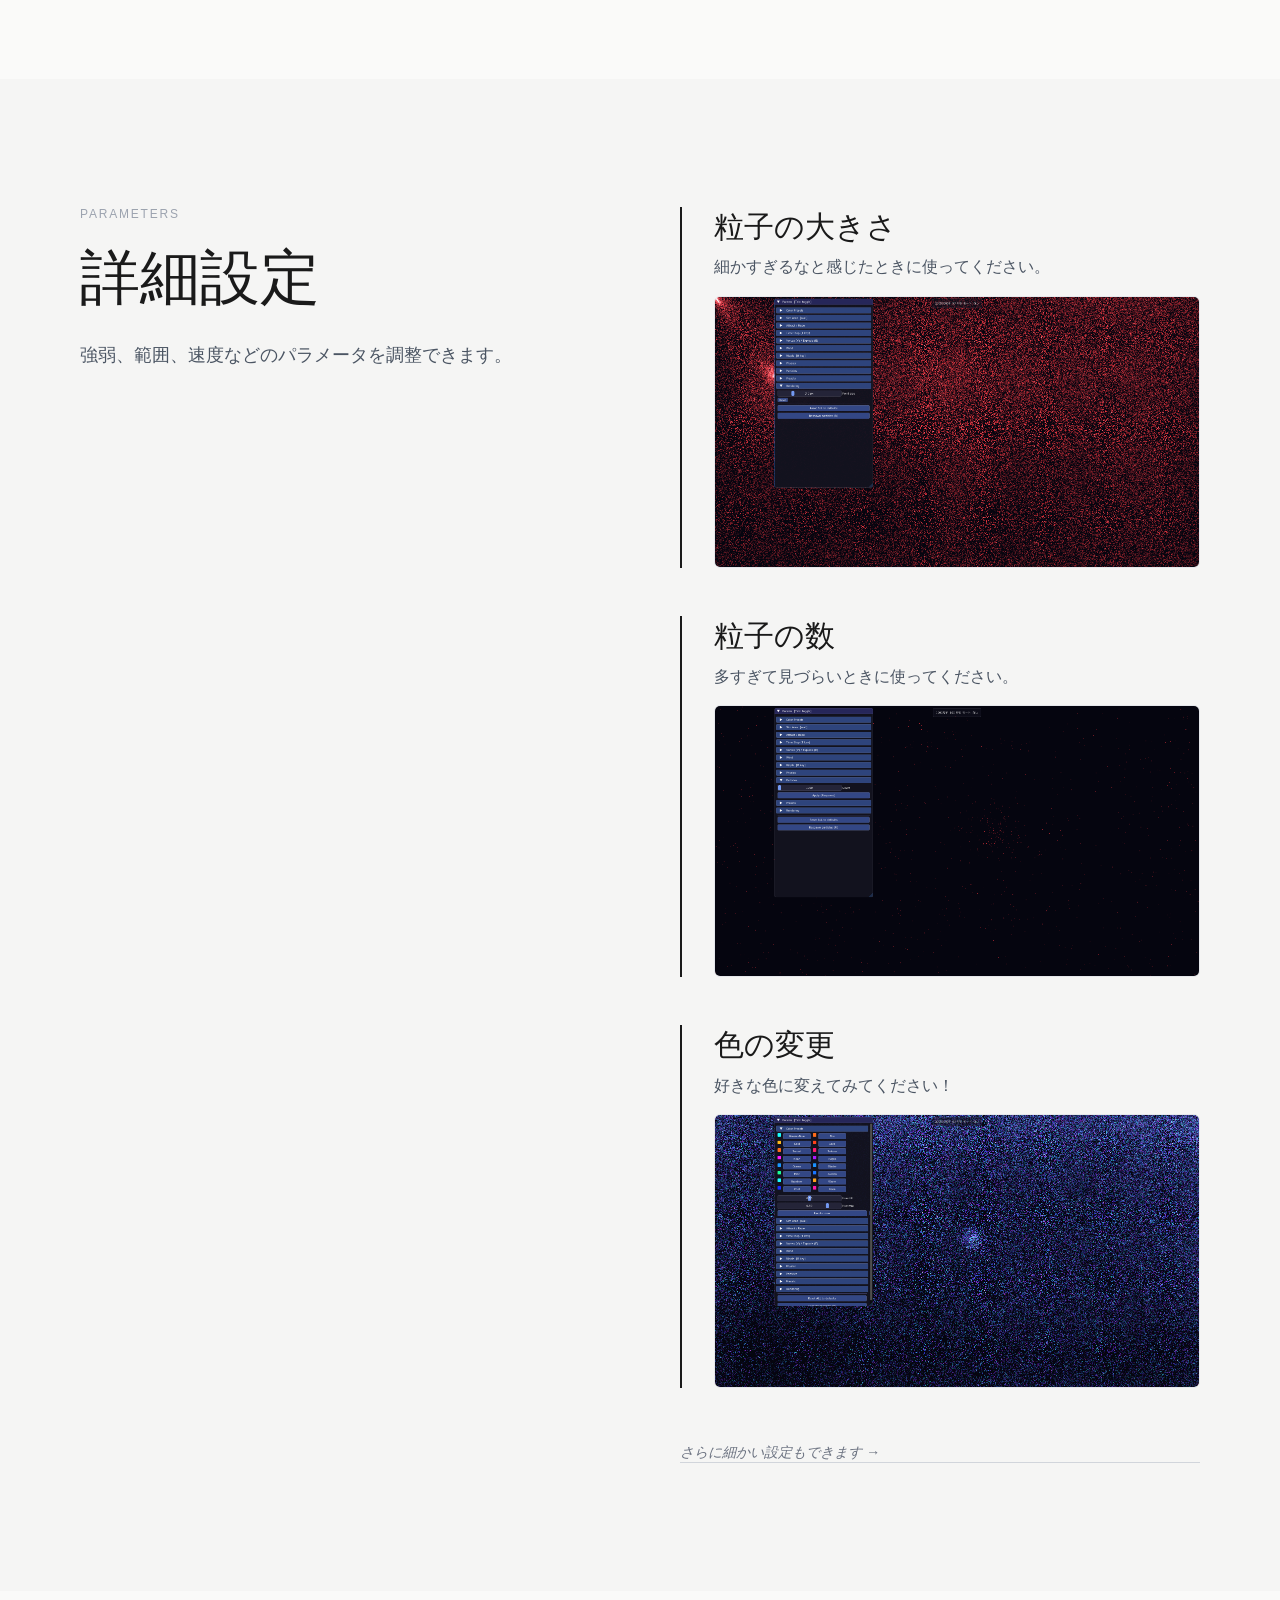
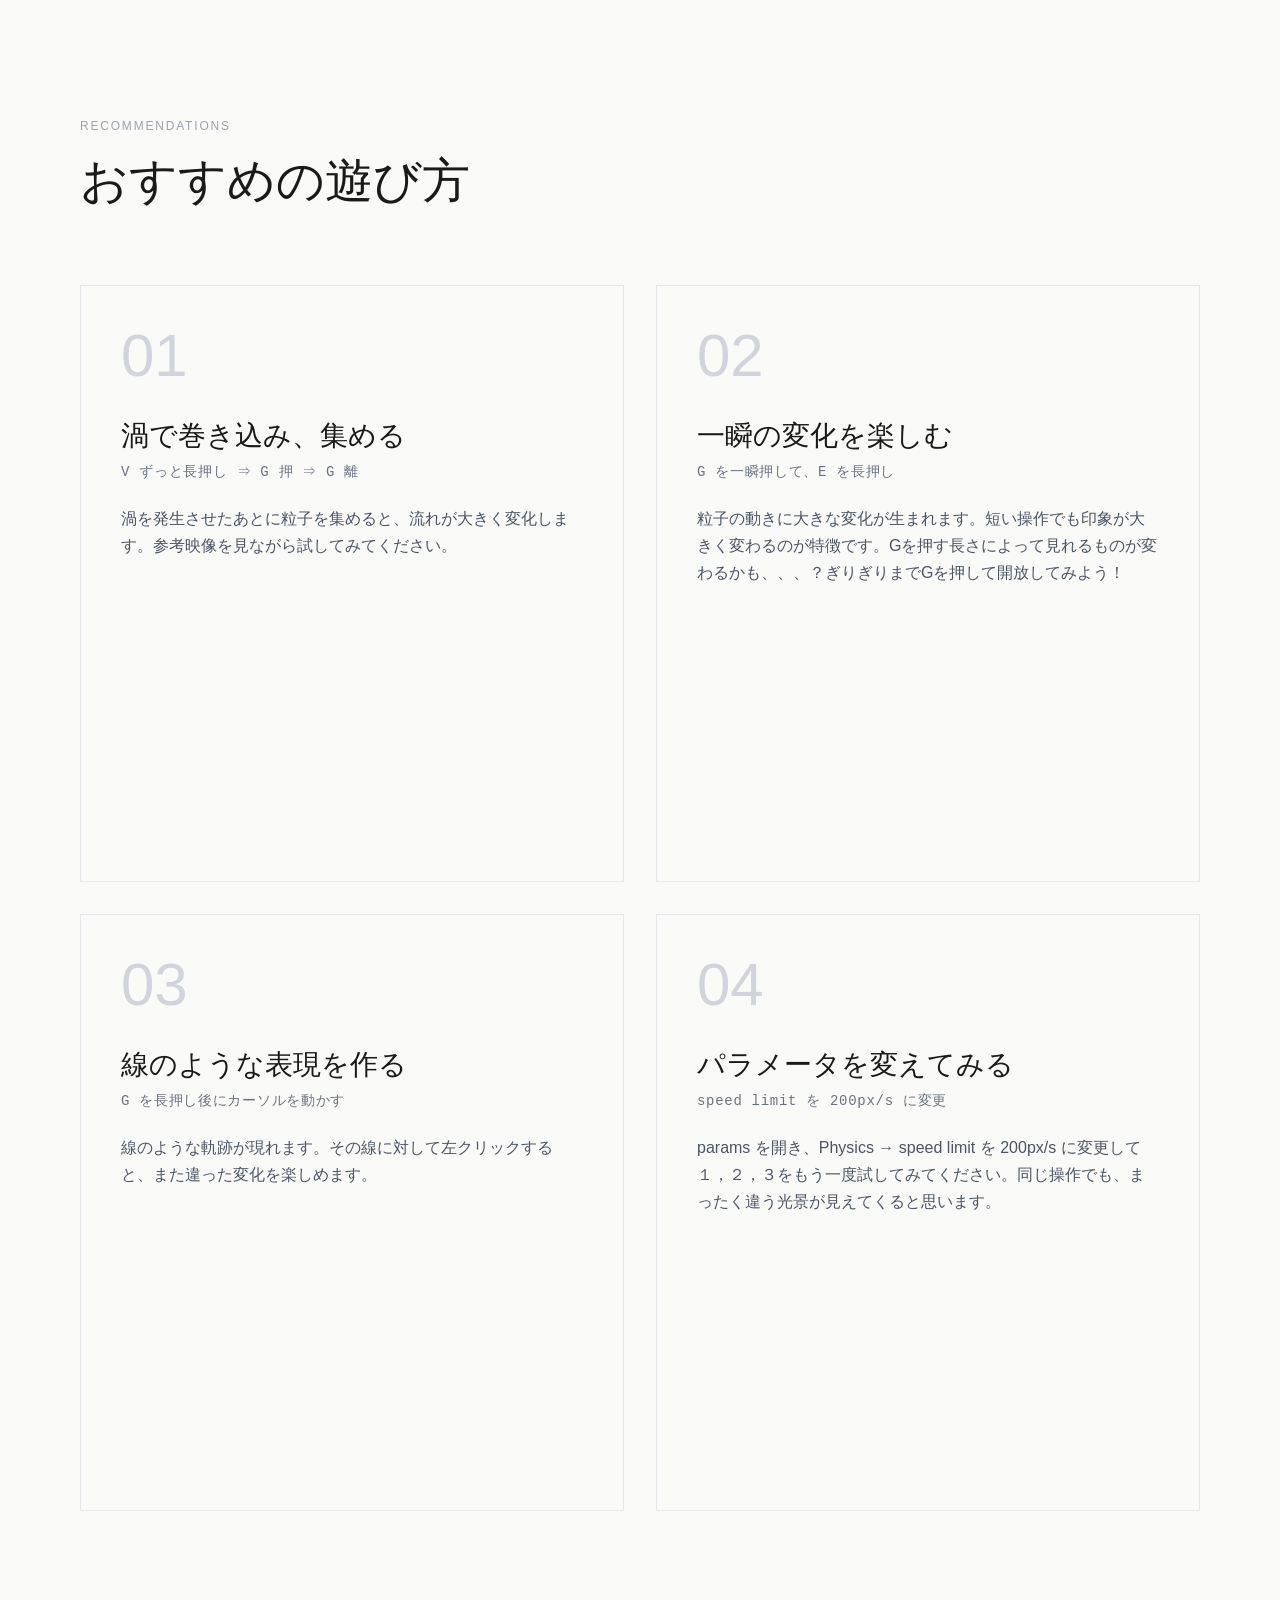
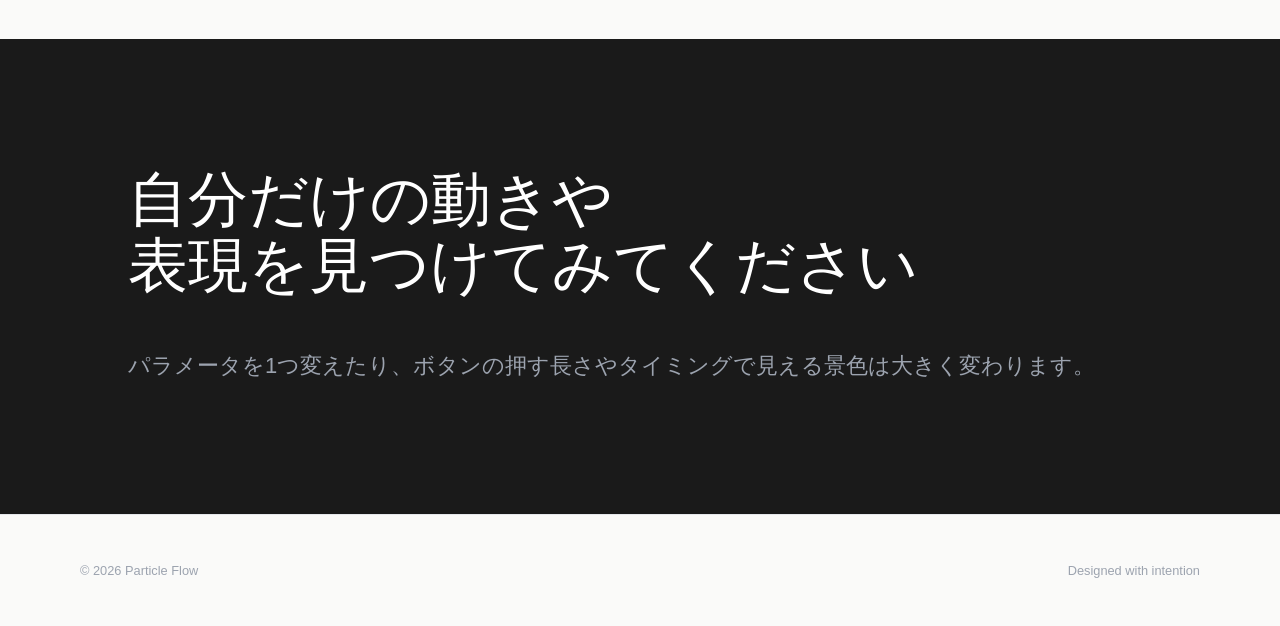
==== commit 5e3177d7: "web: ブラウザ版のページを追加し、紹介サイトに「ブラウザで遊ぶ」ボタンを置く - web/shell.html: キャンバスを画面いっぱいにする Emscripten のシェル(読み込み表示つき)" ====
--- a/docs/index.html
+++ b/docs/index.html
@@ -32,6 +32,7 @@
 
     <div class="hero-title">
       <h1><span class="h1-particle">Particle</span><span class="h1-flow">Flow</span></h1>
+      <a class="play-btn" href="app/" data-i18n="play-button">ブラウザで遊ぶ</a>
     </div>
 
     <button class="scroll-indicator" onclick="scrollToContent()" aria-label="スクロール">
--- a/docs/style.css
+++ b/docs/style.css
@@ -67,6 +67,26 @@
 
 .h1-particle { display: block; }
 .h1-flow     { display: block; text-align: center; }
+
+/* ヒーローの「ブラウザで遊ぶ」。タイトルと同じく mix-blend-mode で背景に馴染ませる */
+.play-btn {
+  display: inline-block;
+  margin-top: 2rem;
+  padding: 0.8rem 2.2rem;
+  border: 1px solid white;
+  border-radius: 999px;
+  color: white;
+  font-size: 0.95rem;
+  letter-spacing: 0.12em;
+  text-decoration: none;
+  mix-blend-mode: difference;
+  transition: background 0.25s, color 0.25s;
+}
+
+.play-btn:hover {
+  background: white;
+  color: black;
+}
 
 @keyframes slideUp {
   to { opacity: 1; transform: translateY(0); }
